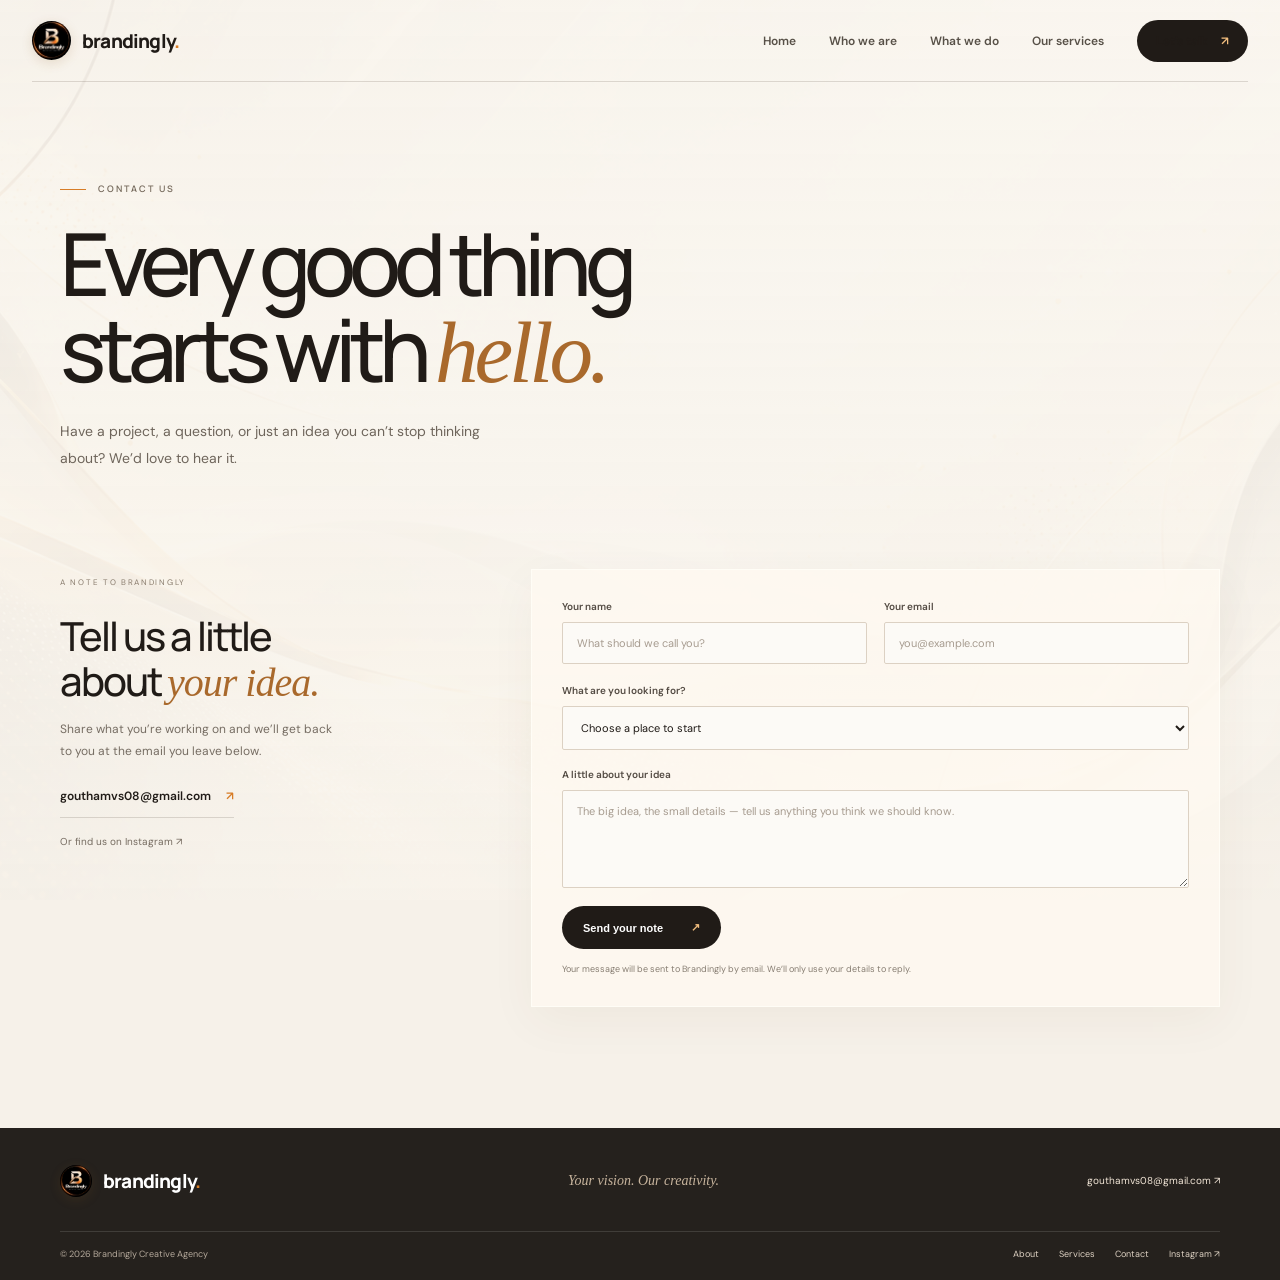
==== contact.html @ 18270b37 "first commit" ====
<!doctype html><html lang="en"><head><meta charset="utf-8"><meta name="viewport" content="width=device-width, initial-scale=1"><meta name="theme-color" content="#f6f1e9"><meta name="description" content="Start a conversation with Brandingly. Tell us what you are building."><title>Contact — Brandingly</title><link rel="icon" href="assets/brandingly-logo.png"><link rel="stylesheet" href="styles.css"></head><body><div class="ambient" aria-hidden="true"></div><header class="site-header"><a class="wordmark" href="index.html"><img src="assets/brandingly-logo.png" alt="Brandingly logo"><span>brandingly<span class="wordmark-dot">.</span></span></a><button class="menu-toggle" aria-label="Open navigation" aria-expanded="false"><span></span><span></span></button><nav class="main-nav"><a href="index.html">Home</a><a href="who-we-are.html">Who we are</a><a href="what-we-do.html">What we do</a><a href="services.html">Our services</a><a class="nav-cta active" href="contact.html">Let’s talk <span>↗</span></a></nav></header><main><section class="subhero contact-hero page-wrap"><p class="eyebrow reveal"><span class="eyebrow-line"></span> CONTACT US</p><h1 class="reveal">Every good thing<br>starts with <em>hello.</em></h1><p class="subhero-intro reveal">Have a project, a question, or just an idea you can’t stop thinking about? We’d love to hear it.</p></section><section class="section page-wrap contact-section"><div class="contact-details reveal"><span class="contact-label">A NOTE TO BRANDINGLY</span><h2>Tell us a little<br>about <em>your idea.</em></h2><p>Share what you’re working on and we’ll get back to you at the email you leave below.</p><a class="contact-email" href="mailto:gouthamvs08@gmail.com">gouthamvs08@gmail.com <span>↗</span></a><a class="contact-social" href="https://www.instagram.com/urs_brandingly/" target="_blank" rel="noreferrer">Or find us on Instagram ↗</a><div class="contact-orbit" aria-hidden="true">✳</div></div><form class="contact-form reveal" action="https://formsubmit.co/gouthamvs08@gmail.com" method="POST"><input type="hidden" name="_subject" value="New project enquiry — Brandingly"><input type="hidden" name="_template" value="table"><input type="text" name="_honey" class="honeypot" tabindex="-1" autocomplete="off"><div class="form-row"><label>Your name<input name="name" type="text" placeholder="What should we call you?" autocomplete="name" required></label><label>Your email<input name="email" type="email" placeholder="you@example.com" autocomplete="email" required></label></div><label>What are you looking for?<select name="service" required><option value="" disabled selected>Choose a place to start</option><option>Brand identity</option><option>Content creation</option><option>Social media</option><option>Growth strategy</option><option>Something else</option></select></label><label>A little about your idea<textarea name="message" rows="5" placeholder="The big idea, the small details — tell us anything you think we should know." required></textarea></label><button class="button button-dark form-submit" type="submit">Send your note <span>↗</span></button><p class="form-note">Your message will be sent to Brandingly by email. We’ll only use your details to reply.</p></form></section></main><footer class="site-footer"><div class="page-wrap footer-top"><a class="wordmark footer-wordmark" href="index.html"><img src="assets/brandingly-logo.png" alt=""><span>brandingly<span class="wordmark-dot">.</span></span></a><p>Your vision. Our creativity.</p><a href="mailto:gouthamvs08@gmail.com">gouthamvs08@gmail.com ↗</a></div><div class="page-wrap footer-bottom"><span>© <span data-year></span> Brandingly Creative Agency</span><div><a href="who-we-are.html">About</a><a href="services.html">Services</a><a href="contact.html">Contact</a><a href="https://www.instagram.com/urs_brandingly/" target="_blank" rel="noreferrer">Instagram ↗</a></div></div></footer><script src="script.js"></script></body></html>
---- styles.css ----
@import url('https://fonts.googleapis.com/css2?family=DM+Sans:wght@400;500;600;700&family=Manrope:wght@400;500;600;700;800&display=swap');
:root{--paper:#f6f1e9;--ink:#201b17;--muted:#746c63;--line:rgba(51,39,26,.15);--orange:#d77d27;--orange-light:#f1bd7e;--serif:Georgia,'Times New Roman',serif;--sans:'DM Sans',Arial,sans-serif;--display:'Manrope','DM Sans',Arial,sans-serif;--page:1160px}*{box-sizing:border-box}html{scroll-behavior:smooth;scroll-padding-top:92px}body{margin:0;color:var(--ink);font-family:var(--sans);background:var(--paper);overflow-x:hidden;isolation:isolate}body:before{content:'';position:fixed;inset:0;z-index:-2;background-image:url('assets/brandingly-background.png');background-size:cover;background-position:center;background-attachment:fixed;opacity:.21;pointer-events:none}.ambient{position:fixed;inset:0;z-index:-1;pointer-events:none;background:linear-gradient(180deg,rgba(250,247,241,.7),rgba(248,244,237,.85))}.page-wrap{width:min(var(--page),calc(100% - 96px));margin-inline:auto}.site-header{height:82px;width:min(1360px,calc(100% - 64px));margin:auto;display:flex;align-items:center;justify-content:space-between;border-bottom:1px solid var(--line);position:relative;z-index:5}.wordmark{display:flex;align-items:center;gap:11px;text-decoration:none;color:var(--ink);font:800 19px var(--display);letter-spacing:-.8px}.wordmark img{width:39px;height:39px;object-fit:cover;border-radius:50%;box-shadow:0 3px 12px #8c571d28}.wordmark-dot{color:var(--orange)}.main-nav{display:flex;align-items:center;gap:33px}.main-nav a{text-decoration:none;color:#575047;font-size:12px;font-weight:600;transition:color .2s}.main-nav a:hover,.main-nav a.active{color:var(--ink)}.main-nav .nav-cta{color:white;background:var(--ink);padding:13px 19px;border-radius:999px}.nav-cta span{margin-left:10px;color:var(--orange-light)}.menu-toggle{display:none}.hero{min-height:630px;padding-top:82px;padding-bottom:76px;display:grid;grid-template-columns:1fr 1fr;align-items:center;position:relative}.hero-copy{padding-bottom:24px}.eyebrow{font:600 9px var(--display);letter-spacing:2px;color:#766a5c}.eyebrow-line{display:inline-block;width:26px;height:1px;background:var(--orange);vertical-align:middle;margin-right:8px}.hero h1,.subhero h1{font:500 clamp(58px,7.6vw,98px)/.99 var(--display);letter-spacing:-7px;margin:27px 0 22px}.hero h1 em,.subhero h1 em,.intro-grid h2 em,.client-heading h2 em,.feature-copy h2 em,.closing-inner h2 em,.story-lead em,.manifesto em,.process-row h2 em,.projects-heading h2 em,.contact-details h2 em{font-family:var(--serif);font-weight:400;letter-spacing:-4px;color:#a9692c}.hero-intro{max-width:420px;color:#6d655c;font-size:15px;line-height:1.9}.hero-actions{display:flex;align-items:center;gap:26px;margin-top:31px}.button{display:inline-flex;align-items:center;justify-content:center;gap:28px;border-radius:999px;padding:15px 21px;text-decoration:none;font-size:11px;font-weight:600;transition:transform .25s,box-shadow .25s}.button:hover{transform:translateY(-3px);box-shadow:0 12px 26px #33271a24}.button-dark{background:var(--ink);color:#fff}.button-dark span{color:var(--orange-light)}.text-link{font-size:11px;text-decoration:none;color:var(--ink);font-weight:600;border-bottom:1px solid var(--line);padding-bottom:6px}.text-link span{color:var(--orange);margin-left:8px}.hero-art{height:440px;position:relative;display:grid;place-items:center;perspective:950px}.art-orbit{position:absolute;border:1px solid #d293513b;border-radius:50%;transform:rotateX(66deg) rotateZ(-13deg)}.orbit-one{width:490px;height:490px}.orbit-two{width:390px;height:390px;transform:rotateX(66deg) rotateZ(32deg)}.art-disc{position:relative;width:min(350px,76%);aspect-ratio:1;border-radius:50%;overflow:hidden;box-shadow:0 35px 65px #3c251f30,0 0 0 13px #fff9,0 0 0 14px #bd8a5560;transform:rotateY(-11deg) rotateX(4deg);animation:discFloat 6s ease-in-out infinite}.art-disc:after{content:'';position:absolute;inset:0;border-radius:inherit;box-shadow:inset -22px -14px 45px #28140d50,inset 8px 10px 26px #fff4;pointer-events:none}.art-disc img{width:100%;height:100%;object-fit:cover}.float-note{position:absolute;background:#fffdf9e8;box-shadow:0 14px 35px #3c251f1a;border:1px solid #fff;padding:12px 17px;border-radius:5px;font-size:10px;letter-spacing:.15px;transform:translateZ(50px)}.note-top{top:73px;right:4px}.note-top span{color:var(--orange);margin-right:6px}.note-bottom{bottom:70px;left:14px}.live-dot{width:7px;height:7px;background:#7b9a70;display:inline-block;border-radius:50%;margin-right:8px}.art-star{position:absolute;color:#ca8742}.star-one{left:33px;top:106px;font-size:25px}.star-two{right:28px;bottom:101px;font-size:15px}.hero-index{position:absolute;bottom:31px;left:0;display:flex;align-items:center;gap:13px;color:#746c63;font-size:9px;letter-spacing:1px}.hero-index span:first-child{color:var(--orange)}.index-rule{display:block;width:94px;height:1px;background:var(--line)}.ticker{overflow:hidden;background:var(--ink);color:#f6f0e8}.ticker-track{min-width:max-content;padding:17px 0;display:flex;align-items:center;justify-content:space-around;gap:39px;animation:ticker 32s linear infinite}.ticker-track span{font:600 10px var(--display);letter-spacing:2.5px}.ticker-track b{font-size:12px;color:var(--orange-light)}@keyframes ticker{to{transform:translateX(-20%)}}.section{padding-top:112px;padding-bottom:112px}.section-label{display:flex;justify-content:space-between;border-top:1px solid var(--line);padding-top:14px;color:#887c6e;font:600 8px var(--display);letter-spacing:1.7px}.intro-grid{display:grid;grid-template-columns:1fr .66fr;align-items:end;gap:100px;padding-top:56px}.intro-grid h2,.client-heading h2,.projects-heading h2{font:500 clamp(40px,5vw,65px)/1.08 var(--display);letter-spacing:-3.5px;margin:0}.intro-grid h2 em,.client-heading h2 em,.projects-heading h2 em{letter-spacing:-2px}.intro-text{position:relative;padding:0 0 6px;max-width:380px}.intro-text p,.client-heading p,.feature-side{color:#70675d;font-size:13px;line-height:1.9}.circle-link{display:grid;place-items:center;width:45px;height:45px;border:1px solid var(--line);border-radius:50%;text-decoration:none;color:var(--ink);font-size:17px;margin-top:22px;transition:background .2s,color .2s,transform .2s}.circle-link:hover{background:var(--ink);color:white;transform:rotate(45deg)}.value-cards{display:grid;grid-template-columns:repeat(3,1fr);gap:17px;margin-top:67px}.value-card{padding:26px 25px 24px;min-height:238px;background:#fffaf2b8;border:1px solid #fffdf6;box-shadow:0 15px 44px #5739130c;position:relative;transform:perspective(800px) rotateX(var(--tilt-x,0deg)) rotateY(var(--tilt-y,0deg));transition:transform .25s,box-shadow .25s}.value-card:hover,.service-card:hover,.client-card:hover{box-shadow:0 25px 55px #5739131c}.card-number,.service-id{font:600 8px var(--display);letter-spacing:1.4px;color:#8a7d6e}.value-icon{color:var(--orange);font-size:25px;margin-top:19px}.value-card h3{font:600 17px var(--display);letter-spacing:-.5px;margin:14px 0 8px}.value-card p{color:#786f64;font-size:11px;line-height:1.8;max-width:250px}.value-card>a{position:absolute;right:23px;bottom:21px;color:var(--orange);text-decoration:none}.feature-band{background:#e8d9c5a8;border-block:1px solid #c9a98442;padding:70px 0;overflow:hidden}.feature-inner{display:grid;grid-template-columns:190px 1fr 220px;align-items:center;gap:35px}.feature-stamp{width:155px;height:155px;border-radius:50%;border:1px solid #b6814d80;display:flex;flex-direction:column;justify-content:center;align-items:center;gap:5px;box-shadow:inset 0 0 0 8px #f6f1e970,0 15px 30px #8053271a;transform:rotate(-11deg)}.feature-stamp span{font:500 47px var(--serif);color:#a9692c}.feature-stamp small{font-size:7px;letter-spacing:2px}.feature-copy h2{font:500 clamp(35px,4vw,50px)/1.1 var(--display);letter-spacing:-2.6px;margin:13px 0 24px}.feature-copy h2 em{letter-spacing:-1px}.button-light{border:1px solid #9c7957;color:var(--ink)}.feature-side{font-size:11px}.clients-section{padding-bottom:120px}.client-row{display:grid;grid-template-columns:1fr 1fr 1fr;gap:15px;align-items:stretch;margin-top:55px}.client-heading{padding:21px 28px 10px 0}.client-heading h2{font-size:43px}.client-heading p{max-width:260px;font-size:12px}.client-card{min-height:250px;background:#282522;color:white;text-decoration:none;padding:22px;position:relative;display:flex;flex-direction:column;justify-content:space-between;overflow:hidden;transform:perspective(800px) rotateX(var(--tilt-x,0deg)) rotateY(var(--tilt-y,0deg));transition:transform .25s,box-shadow .25s}.client-card:before{content:'';position:absolute;width:200px;height:200px;border:1px solid #d88a4290;border-radius:50%;right:-70px;top:55px;box-shadow:0 0 0 12px #fff1,0 0 0 26px #fff1}.client-card-warm{background:#d4a171;color:#241d18}.client-kicker{font-size:8px;letter-spacing:1.5px;opacity:.7}.client-name{font:800 36px var(--display);letter-spacing:-2px;position:relative}.client-name span{font-size:12px;vertical-align:top}.client-name>span:last-child{color:var(--orange-light)}.client-desc{font-size:10px;line-height:1.8;opacity:.8}.client-arrow{position:absolute;bottom:22px;right:23px;color:var(--orange-light)}.client-card-warm .client-arrow{color:var(--ink)}.closing-cta{padding:112px 0;background:#eadac6a0;border-top:1px solid #c9a98442;overflow:hidden}.closing-inner{position:relative}.closing-inner h2{font:500 clamp(46px,6.4vw,76px)/.98 var(--display);letter-spacing:-5px;margin:20px 0 27px}.closing-inner h2 em{letter-spacing:-3px}.closing-inner .button{margin-top:2px}.closing-spark{position:absolute;right:14%;top:0;color:#c1803d;font-size:110px;opacity:.65;animation:spin 34s linear infinite}@keyframes spin{to{transform:rotate(360deg)}}.site-footer{background:#25211d;color:#f8f2e8;padding:31px 0 0}.footer-top{display:flex;align-items:center;justify-content:space-between;padding-bottom:28px}.footer-wordmark{color:white}.footer-wordmark img{width:32px;height:32px}.footer-top>p{font:italic 14px var(--serif);color:#c7b49d}.footer-top>a:last-child{font-size:10px;color:#f3e7d8;text-decoration:none}.footer-bottom{border-top:1px solid #ffffff20;padding:16px 0 20px;display:flex;align-items:center;justify-content:space-between;color:#b5a99b;font-size:9px}.footer-bottom div{display:flex;gap:20px}.footer-bottom a{color:#ddd1c2;text-decoration:none}.reveal{opacity:0;transform:perspective(900px) translateY(22px) rotateX(3deg);transform-origin:50% 0;transition:opacity .7s ease,transform .7s cubic-bezier(.2,.7,.2,1)}.reveal.is-visible{opacity:1;transform:perspective(900px) translateY(0) rotateX(0)}.value-card.reveal:nth-child(2),.service-card.reveal:nth-child(2),.belief.reveal:nth-child(2){transition-delay:.11s}.value-card.reveal:nth-child(3),.service-card.reveal:nth-child(3),.belief.reveal:nth-child(3){transition-delay:.2s}.page-wrap .reveal:nth-child(2){transition-delay:.08s}@keyframes discFloat{0%,100%{transform:translateY(0) rotateY(-11deg) rotateX(4deg)}50%{transform:translateY(-10px) rotateY(-6deg) rotateX(1deg)}}
/* Inner pages */
.subhero{min-height:520px;padding-top:91px;padding-bottom:86px;position:relative;overflow:hidden}.subhero h1{font-size:clamp(62px,8vw,99px);margin-top:25px}.subhero-intro{max-width:460px;color:#6e655b;font-size:14px;line-height:1.9}.subhero-mark{position:absolute;right:8%;top:112px;width:220px;height:220px;border-radius:50%;overflow:hidden;box-shadow:0 25px 60px #56391e26,0 0 0 10px #fff7,0 0 0 11px #be8b584a;transform:rotateY(-12deg) rotateX(5deg)}.subhero-mark img{width:100%;height:100%;object-fit:cover}.story-section{padding-top:30px}.story-grid{display:grid;grid-template-columns:1fr 1fr;gap:120px;padding:66px 0}.story-lead{font:500 clamp(34px,4.3vw,55px)/1.15 var(--display);letter-spacing:-2.8px;margin:0}.story-lead em{letter-spacing:-1px}.story-body p{font-size:13px;line-height:1.95;color:#6d655b;margin:0 0 17px}.story-body .text-link{display:inline-block;margin-top:9px}.manifesto{min-height:190px;background:#29231e;color:#f6eee2;display:flex;align-items:center;padding:31px 65px;gap:30px;position:relative;overflow:hidden}.manifesto:after{content:'';position:absolute;width:320px;height:320px;border:1px solid #d4874260;border-radius:50%;right:11%;top:-63px;box-shadow:0 0 0 12px #fff1,0 0 0 25px #fff1}.manifesto-mark{font:italic 85px var(--serif);color:#e3b680;z-index:1}.manifesto-mark span{color:#fff}.manifesto p{font:500 32px/1.12 var(--display);letter-spacing:-1.5px;z-index:1}.manifesto p em{color:#e3b680}.manifesto>span{font-size:8px;letter-spacing:1.5px;color:#c8b9a7;align-self:flex-end;margin-bottom:29px;z-index:1}.values-section{background:#eee4d7a8}.belief-grid{display:grid;grid-template-columns:repeat(3,1fr);gap:34px;margin-top:50px}.belief{border-top:1px solid #c6ad91;padding-top:17px}.belief>span{font-size:9px;color:#a16a35}.belief h3{font:600 17px var(--display);letter-spacing:-.5px;margin:25px 0 8px}.belief p{font-size:11px;line-height:1.8;color:#776d62;max-width:220px}.subhero-mark-type{border:1px solid #c3905d;background:#f3e7d6;width:190px;height:190px;display:flex;align-items:center;justify-content:center;flex-direction:column;text-align:center;font:500 74px var(--serif);color:#ad7137;box-shadow:inset 0 0 0 8px #fff8,0 22px 55px #553a1d1c}.subhero-mark-type span{font:600 10px var(--display);letter-spacing:2px;line-height:1.6}.subhero-mark-type>span{font:600 10px var(--display)}.subhero-mark-type>small{font:600 8px var(--display);letter-spacing:2px;color:#706356}.process-section{padding-top:28px}.process-list{margin-top:39px}.process-row{display:grid;grid-template-columns:70px 1fr 55px;gap:20px;align-items:center;padding:29px 0;border-bottom:1px solid var(--line)}.process-num{font:500 11px var(--display);color:#a36c37}.process-row h2{font:500 33px var(--display);letter-spacing:-1.6px;margin:0}.process-row h2 em{font-size:35px}.process-row p{max-width:560px;color:#71685e;font-size:12px;line-height:1.8;margin:9px 0 0}.process-glyph{justify-self:end;font-size:27px;color:#bb7b3e}.process-section+.feature-band{margin-top:0}.services-section{padding-top:30px}.services-grid{display:grid;grid-template-columns:repeat(2,1fr);gap:16px;margin-top:43px}.service-card{min-height:267px;padding:24px 27px;background:#fffaf2b8;border:1px solid #fffdf6;position:relative;transform:perspective(800px) rotateX(var(--tilt-x,0deg)) rotateY(var(--tilt-y,0deg));transition:transform .25s,box-shadow .25s}.service-icon{display:block;font-size:27px;color:var(--orange);margin-top:22px}.service-card h2{font:600 23px var(--display);letter-spacing:-1px;margin:13px 0 9px}.service-card p{max-width:410px;font-size:11px;line-height:1.8;color:#746a60;margin:0 0 15px}.service-card>a{font-size:10px;text-decoration:none;color:var(--ink);font-weight:600}.service-card>a span{color:var(--orange);margin-left:8px}.projects-section{padding:92px 0;background:#ece1d2a3;border-block:1px solid #c9a98442}.projects-heading{display:flex;align-items:end;justify-content:space-between;padding:39px 0 32px}.projects-heading h2{font-size:51px}.projects-heading p{max-width:275px;font-size:12px;line-height:1.8;color:#70675d}.project-feature{padding:27px 34px 29px;margin-top:17px;color:white;position:relative;overflow:hidden;min-height:300px;background:linear-gradient(120deg,#232627,#373b3a 70%,#554333)}.project-feature:before{content:'';position:absolute;width:300px;height:300px;border:1px solid #e79b4d8a;border-radius:50%;right:7%;top:26px;box-shadow:0 0 0 15px #fff1,0 0 0 32px #fff1;transform:scaleX(1.25)}.project-fitness{background:linear-gradient(120deg,#b97a4a,#ce9c6e 75%,#7b5842)}.project-fitness:before{border-color:#fff8}.project-top,.project-bottom{display:flex;align-items:start;justify-content:space-between;position:relative;z-index:1}.project-top span{font-size:8px;letter-spacing:1.5px;opacity:.75}.project-word{font:800 clamp(55px,9vw,103px)/1 var(--display);letter-spacing:-7px;margin:51px 0 38px;position:relative;z-index:1}.project-word>span{font-size:20px;vertical-align:top;letter-spacing:0}.project-bottom{align-items:end}.project-bottom>div{max-width:520px}.project-bottom h3{font:600 16px var(--display);margin:0 0 6px}.project-bottom p{font-size:10px;line-height:1.8;max-width:480px;margin:0;color:#eee3d5}.project-link{display:inline-flex;align-items:center;gap:19px;padding:12px 17px;border:1px solid #ffffff6b;border-radius:999px;color:white;text-decoration:none;white-space:nowrap;font-size:9px}.project-link:hover{background:#ffffff1c}.project-word-burn{letter-spacing:-5px}.project-word-burn span{font-family:var(--serif);font-style:italic;font-weight:400}.project-note{font-size:9px;line-height:1.7;color:#7e7264;margin-top:17px}.contact-hero{min-height:442px;padding-bottom:46px}.contact-hero h1{font-size:clamp(56px,7vw,87px)}.contact-section{padding-top:38px;padding-bottom:120px;display:grid;grid-template-columns:.72fr 1.28fr;gap:84px}.contact-details{position:relative;overflow:hidden}.contact-label{font-size:8px;letter-spacing:1.7px;color:#8a7d6e}.contact-details h2{font:500 40px/1.13 var(--display);letter-spacing:-2px;margin:23px 0 14px}.contact-details h2 em{letter-spacing:-1px}.contact-details>p{font-size:12px;line-height:1.8;color:#766d63;max-width:275px}.contact-email{display:inline-block;color:var(--ink);font-size:12px;font-weight:600;text-decoration:none;border-bottom:1px solid var(--line);padding:13px 0}.contact-email span{color:var(--orange);margin-left:12px}.contact-social{display:block;font-size:10px;color:#756b60;text-decoration:none;margin-top:17px}.contact-orbit{position:absolute;bottom:-54px;left:0;color:#bc7d3e;font-size:48px;opacity:.65}.contact-form{background:#fffaf2b8;border:1px solid #fffdf6;padding:30px;box-shadow:0 15px 45px #5739130c}.form-row{display:grid;grid-template-columns:1fr 1fr;gap:17px}.contact-form label{display:block;font-size:10px;font-weight:600;color:#534b43;margin-bottom:18px}.contact-form input,.contact-form textarea,.contact-form select{display:block;width:100%;margin-top:9px;border:1px solid #dcd1c3;background:#fcfaf6;padding:13px 14px;border-radius:2px;font:400 11px var(--sans);color:var(--ink);outline:none}.contact-form input:focus,.contact-form textarea:focus,.contact-form select:focus{border-color:#bf854d;box-shadow:0 0 0 3px #dba36824}.contact-form input::placeholder,.contact-form textarea::placeholder{color:#a79c90}.contact-form textarea{resize:vertical}.contact-form .form-submit{border:0;cursor:pointer}.form-note{font-size:9px;line-height:1.6;color:#877d72;margin:13px 0 0}.honeypot{position:absolute!important;left:-9999px!important;opacity:0}.form-row+label{margin-top:2px}
@media(max-width:850px){.page-wrap{width:calc(100% - 52px)}.site-header{width:calc(100% - 44px)}.main-nav{gap:18px}.main-nav a{font-size:11px}.hero{min-height:570px;padding-top:58px}.hero-art{transform:scale(.86)}.hero h1{font-size:75px}.intro-grid{gap:45px}.feature-inner{grid-template-columns:130px 1fr 160px;gap:24px}.feature-stamp{width:125px;height:125px}.feature-stamp span{font-size:38px}.client-row{grid-template-columns:1fr 1fr}.client-heading{grid-column:1/-1}.client-heading h2 br{display:none}.client-heading p{max-width:460px}.subhero-mark{right:3%;width:180px;height:180px}.subhero-mark-type{width:165px;height:165px}.story-grid{gap:60px}.contact-section{gap:45px}}@media(max-width:620px){html{scroll-padding-top:72px}.page-wrap{width:calc(100% - 38px)}.site-header{width:calc(100% - 34px);height:70px}.wordmark{font-size:17px}.wordmark img{width:34px;height:34px}.menu-toggle{display:flex;position:relative;z-index:7;width:42px;height:42px;border:1px solid var(--line);background:#fff9;border-radius:50%;align-items:center;justify-content:center;flex-direction:column;gap:5px}.menu-toggle span{width:15px;height:1px;background:var(--ink);transition:transform .2s}.menu-toggle[aria-expanded=true] span:first-child{transform:translateY(3px) rotate(45deg)}.menu-toggle[aria-expanded=true] span:last-child{transform:translateY(-3px) rotate(-45deg)}.main-nav{display:none;position:absolute;top:69px;left:-17px;right:-17px;background:#f7f2eaf5;padding:17px 20px 22px;border-bottom:1px solid var(--line);box-shadow:0 20px 30px #4d352016;align-items:stretch;gap:0;flex-direction:column}.main-nav.is-open{display:flex}.main-nav a{font-size:13px;padding:13px 8px;border-bottom:1px solid #4d352014}.main-nav .nav-cta{margin-top:12px;padding:14px 18px;text-align:center;border:0}.hero{display:flex;flex-direction:column;align-items:stretch;min-height:0;padding-top:56px;padding-bottom:59px}.hero-copy{padding-bottom:0}.eyebrow{font-size:8px;letter-spacing:1.6px}.hero h1,.subhero h1{font-size:clamp(58px,15vw,81px);letter-spacing:-5px;margin:24px 0 16px}.hero-intro{font-size:13px;max-width:420px}.hero-actions{gap:16px;margin-top:24px}.button{padding:14px 17px;gap:18px;font-size:10px}.text-link{font-size:10px}.hero-art{height:305px;transform:none;margin-top:13px}.orbit-one{width:315px;height:315px}.orbit-two{width:258px;height:258px}.art-disc{width:220px;box-shadow:0 20px 42px #3c251f30,0 0 0 9px #fff9,0 0 0 10px #bd8a5560}.note-top{top:30px;right:0;padding:10px 12px;font-size:9px}.note-bottom{bottom:31px;left:0;padding:10px 12px;font-size:8px}.star-one{left:3px;top:68px}.star-two{right:3px;bottom:79px}.hero-index{bottom:16px}.ticker-track{padding:14px 0;gap:24px}.ticker-track span{font-size:9px}.section{padding-top:74px;padding-bottom:77px}.section-label{font-size:7px;letter-spacing:1px}.intro-grid{grid-template-columns:1fr;gap:15px;padding-top:36px}.intro-grid h2,.client-heading h2,.projects-heading h2{font-size:45px;letter-spacing:-2.7px}.intro-text{max-width:100%}.intro-text p{font-size:12px}.circle-link{width:40px;height:40px;margin-top:12px}.value-cards{grid-template-columns:1fr;gap:12px;margin-top:34px}.value-card{min-height:195px;padding:21px}.value-icon{margin-top:12px}.value-card h3{font-size:16px}.value-card p{font-size:11px}.feature-band{padding:48px 0}.feature-inner{grid-template-columns:75px 1fr;gap:16px}.feature-stamp{width:73px;height:73px;box-shadow:inset 0 0 0 5px #f6f1e970,0 10px 20px #8053271a}.feature-stamp span{font-size:25px}.feature-stamp small{font-size:5px;letter-spacing:1px}.feature-copy h2{font-size:34px;letter-spacing:-1.8px}.feature-side{grid-column:2;font-size:10px;margin-top:-8px}.button-light{padding:12px 15px}.clients-section{padding-bottom:78px}.client-row{grid-template-columns:1fr 1fr;gap:10px;margin-top:28px}.client-heading{grid-column:1/-1;padding:0}.client-heading h2{font-size:39px}.client-card{min-height:205px;padding:16px}.client-card:before{width:130px;height:130px;right:-58px;top:55px}.client-name{font-size:27px;letter-spacing:-1px}.client-desc{font-size:8px}.client-kicker{font-size:6px;letter-spacing:1px}.closing-cta{padding:75px 0}.closing-inner h2{font-size:55px;letter-spacing:-3.6px}.closing-inner h2 em{letter-spacing:-2px}.closing-spark{font-size:69px;right:5%;top:23px}.footer-top{display:grid;grid-template-columns:1fr auto;gap:9px;padding-bottom:20px}.footer-top>p{grid-column:1;grid-row:2;margin:0;font-size:12px}.footer-top>a:last-child{grid-column:2;grid-row:1/3;font-size:9px}.footer-bottom{align-items:flex-start;gap:13px;flex-direction:column;font-size:8px}.footer-bottom div{gap:15px;flex-wrap:wrap}.subhero{min-height:0;padding-top:61px;padding-bottom:61px}.subhero h1{font-size:clamp(58px,14vw,78px)}.subhero-intro{max-width:calc(100% - 10px);font-size:12px}.subhero-mark{position:relative;top:auto;right:auto;width:118px;height:118px;margin:38px 5px 0 auto;box-shadow:0 15px 35px #56391e26,0 0 0 7px #fff7,0 0 0 8px #be8b584a}.subhero-mark-type{width:113px;height:113px;font-size:49px;box-shadow:inset 0 0 0 5px #fff8,0 15px 35px #553a1d1c}.subhero-mark-type span{font-size:7px}.subhero-mark-type>small{font-size:6px}.story-section{padding-top:24px}.story-grid{grid-template-columns:1fr;gap:24px;padding:37px 0}.story-lead{font-size:37px;letter-spacing:-1.8px}.story-body p{font-size:12px}.manifesto{min-height:145px;padding:22px;gap:15px}.manifesto-mark{font-size:59px}.manifesto p{font-size:24px;letter-spacing:-1px}.manifesto>span{font-size:6px;letter-spacing:1px;margin-bottom:22px;max-width:63px}.manifesto:after{right:-22%;width:220px;height:220px;top:-35px}.belief-grid{grid-template-columns:1fr;gap:20px;margin-top:31px}.belief h3{margin:14px 0 6px}.belief p{max-width:100%;margin-bottom:0}.values-section{padding-top:66px;padding-bottom:68px}.process-section,.services-section{padding-top:24px}.process-list{margin-top:24px}.process-row{grid-template-columns:34px 1fr 25px;gap:10px;padding:22px 0}.process-row h2{font-size:25px;letter-spacing:-1px}.process-row h2 em{font-size:26px}.process-row p{font-size:10px;line-height:1.7}.process-glyph{font-size:21px}.process-num{font-size:9px}.services-grid{grid-template-columns:1fr;gap:11px;margin-top:27px}.service-card{min-height:233px;padding:21px}.service-card h2{font-size:21px}.service-card p{font-size:10px}.projects-section{padding:66px 0}.projects-heading{display:block;padding:28px 0 17px}.projects-heading h2{font-size:43px}.projects-heading p{max-width:100%;font-size:11px}.project-feature{padding:19px 18px 20px;min-height:310px}.project-top span{font-size:6px;letter-spacing:1px}.project-word{font-size:58px;letter-spacing:-4px;margin:63px 0 51px}.project-fitness .project-word{font-size:61px}.project-bottom{display:block}.project-bottom h3{font-size:14px}.project-bottom p{font-size:9px}.project-link{margin-top:15px;padding:10px 13px;font-size:8px}.project-feature:before{width:190px;height:190px;right:-6%;top:63px}.project-note{font-size:8px}.contact-hero{min-height:0;padding-bottom:25px}.contact-hero h1{font-size:clamp(48px,12.5vw,69px);letter-spacing:-4px}.contact-section{grid-template-columns:1fr;gap:35px;padding-top:22px;padding-bottom:78px}.contact-details h2{font-size:36px;margin-top:17px}.contact-details>p{font-size:11px}.contact-orbit{bottom:-25px;left:auto;right:12px}.contact-form{padding:20px 17px}.form-row{grid-template-columns:1fr;gap:0}.contact-form label{font-size:9px;margin-bottom:15px}.contact-form input,.contact-form textarea,.contact-form select{font-size:11px;padding:12px}.form-note{font-size:8px}}@media(prefers-reduced-motion:reduce){*,*:before,*:after{scroll-behavior:auto!important;animation-duration:.01ms!important;animation-iteration-count:1!important;transition-duration:.01ms!important}.reveal{opacity:1;transform:none}}
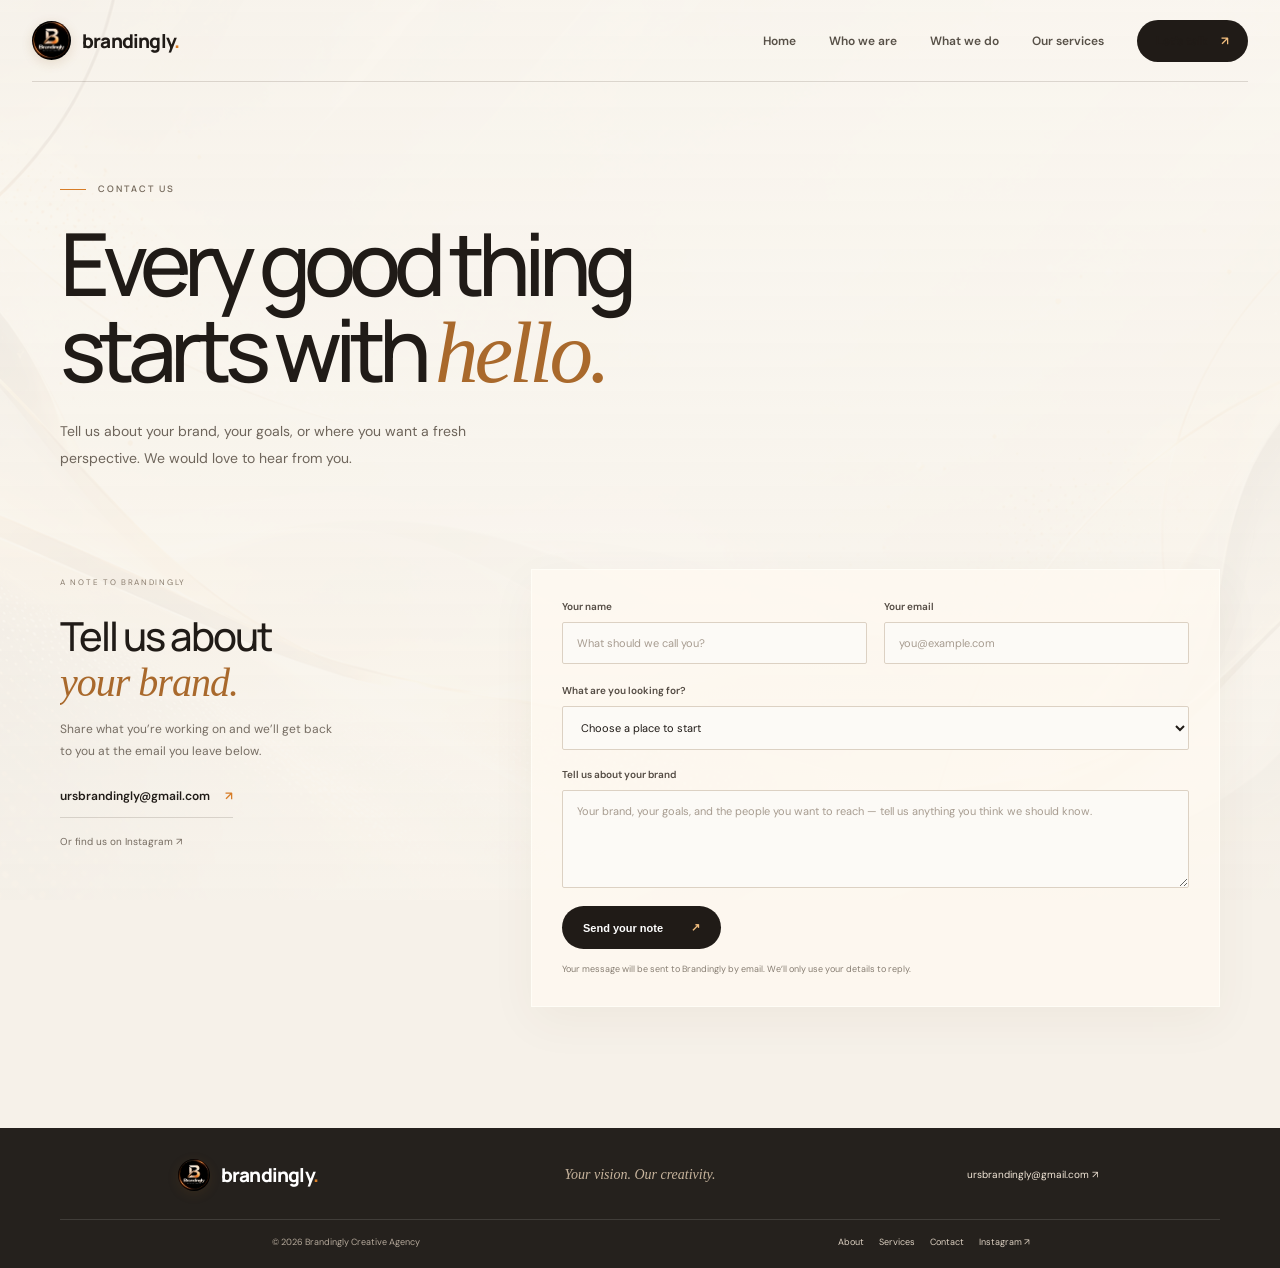
==== commit fa4be061: "changes new 2" ====
--- a/contact.html
+++ b/contact.html
@@ -1 +1 @@
-<!doctype html><html lang="en"><head><meta charset="utf-8"><meta name="viewport" content="width=device-width, initial-scale=1"><meta name="theme-color" content="#f6f1e9"><meta name="description" content="Start a conversation with Brandingly. Tell us what you are building."><title>Contact — Brandingly</title><link rel="icon" href="assets/brandingly-logo.png"><link rel="stylesheet" href="styles.css"></head><body><div class="ambient" aria-hidden="true"></div><header class="site-header"><a class="wordmark" href="index.html"><img src="assets/brandingly-logo.png" alt="Brandingly logo"><span>brandingly<span class="wordmark-dot">.</span></span></a><button class="menu-toggle" aria-label="Open navigation" aria-expanded="false"><span></span><span></span></button><nav class="main-nav"><a href="index.html">Home</a><a href="who-we-are.html">Who we are</a><a href="what-we-do.html">What we do</a><a href="services.html">Our services</a><a class="nav-cta active" href="contact.html">Let’s talk <span>↗</span></a></nav></header><main><section class="subhero contact-hero page-wrap"><p class="eyebrow reveal"><span class="eyebrow-line"></span> CONTACT US</p><h1 class="reveal">Every good thing<br>starts with <em>hello.</em></h1><p class="subhero-intro reveal">Have a project, a question, or just an idea you can’t stop thinking about? We’d love to hear it.</p></section><section class="section page-wrap contact-section"><div class="contact-details reveal"><span class="contact-label">A NOTE TO BRANDINGLY</span><h2>Tell us a little<br>about <em>your idea.</em></h2><p>Share what you’re working on and we’ll get back to you at the email you leave below.</p><a class="contact-email" href="mailto:gouthamvs08@gmail.com">gouthamvs08@gmail.com <span>↗</span></a><a class="contact-social" href="https://www.instagram.com/urs_brandingly/" target="_blank" rel="noreferrer">Or find us on Instagram ↗</a><div class="contact-orbit" aria-hidden="true">✳</div></div><form class="contact-form reveal" action="https://formsubmit.co/gouthamvs08@gmail.com" method="POST"><input type="hidden" name="_subject" value="New project enquiry — Brandingly"><input type="hidden" name="_template" value="table"><input type="text" name="_honey" class="honeypot" tabindex="-1" autocomplete="off"><div class="form-row"><label>Your name<input name="name" type="text" placeholder="What should we call you?" autocomplete="name" required></label><label>Your email<input name="email" type="email" placeholder="you@example.com" autocomplete="email" required></label></div><label>What are you looking for?<select name="service" required><option value="" disabled selected>Choose a place to start</option><option>Brand identity</option><option>Content creation</option><option>Social media</option><option>Growth strategy</option><option>Something else</option></select></label><label>A little about your idea<textarea name="message" rows="5" placeholder="The big idea, the small details — tell us anything you think we should know." required></textarea></label><button class="button button-dark form-submit" type="submit">Send your note <span>↗</span></button><p class="form-note">Your message will be sent to Brandingly by email. We’ll only use your details to reply.</p></form></section></main><footer class="site-footer"><div class="page-wrap footer-top"><a class="wordmark footer-wordmark" href="index.html"><img src="assets/brandingly-logo.png" alt=""><span>brandingly<span class="wordmark-dot">.</span></span></a><p>Your vision. Our creativity.</p><a href="mailto:gouthamvs08@gmail.com">gouthamvs08@gmail.com ↗</a></div><div class="page-wrap footer-bottom"><span>© <span data-year></span> Brandingly Creative Agency</span><div><a href="who-we-are.html">About</a><a href="services.html">Services</a><a href="contact.html">Contact</a><a href="https://www.instagram.com/urs_brandingly/" target="_blank" rel="noreferrer">Instagram ↗</a></div></div></footer><script src="script.js"></script></body></html>
+<!doctype html><html lang="en"><head><meta charset="utf-8"><meta name="viewport" content="width=device-width, initial-scale=1"><meta name="theme-color" content="#f6f1e9"><meta name="description" content="Start a conversation with Brandingly. Tell us what you are building."><title>Contact — Brandingly</title><link rel="icon" href="assets/brandingly-logo.png"><link rel="stylesheet" href="styles.css"></head><body><div class="ambient" aria-hidden="true"></div><header class="site-header"><a class="wordmark" href="index.html"><img src="assets/brandingly-logo.png" alt="Brandingly logo"><span>brandingly<span class="wordmark-dot">.</span></span></a><button class="menu-toggle" aria-label="Open navigation" aria-expanded="false"><span></span><span></span></button><nav class="main-nav"><a href="index.html">Home</a><a href="who-we-are.html">Who we are</a><a href="what-we-do.html">What we do</a><a href="services.html">Our services</a><a class="nav-cta active" href="contact.html">Let’s talk <span>↗</span></a></nav></header><main><section class="subhero contact-hero page-wrap"><p class="eyebrow reveal"><span class="eyebrow-line"></span> CONTACT US</p><h1 class="reveal">Every good thing<br>starts with <em>hello.</em></h1><p class="subhero-intro reveal">Tell us about your brand, your goals, or where you want a fresh perspective. We would love to hear from you.</p></section><section class="section page-wrap contact-section"><div class="contact-details reveal"><span class="contact-label">A NOTE TO BRANDINGLY</span><h2>Tell us about<br><em>your brand.</em></h2><p>Share what you’re working on and we’ll get back to you at the email you leave below.</p><a class="contact-email" href="mailto:ursbrandingly@gmail.com">ursbrandingly@gmail.com <span>↗</span></a><a class="contact-social" href="https://www.instagram.com/urs_brandingly/" target="_blank" rel="noreferrer">Or find us on Instagram ↗</a><div class="contact-orbit" aria-hidden="true">✳</div></div><form class="contact-form reveal" action="https://formsubmit.co/ursbrandingly@gmail.com" method="POST"><input type="hidden" name="_subject" value="New project enquiry — Brandingly"><input type="hidden" name="_template" value="table"><input type="text" name="_honey" class="honeypot" tabindex="-1" autocomplete="off"><div class="form-row"><label>Your name<input name="name" type="text" placeholder="What should we call you?" autocomplete="name" required></label><label>Your email<input name="email" type="email" placeholder="you@example.com" autocomplete="email" required></label></div><label>What are you looking for?<select name="service" required><option value="" disabled selected>Choose a place to start</option><option>Brand identity</option><option>Content creation</option><option>Social media</option><option>Growth strategy</option><option>Something else</option></select></label><label>Tell us about your brand<textarea name="message" rows="5" placeholder="Your brand, your goals, and the people you want to reach — tell us anything you think we should know." required></textarea></label><button class="button button-dark form-submit" type="submit">Send your note <span>↗</span></button><p class="form-note">Your message will be sent to Brandingly by email. We’ll only use your details to reply.</p></form></section></main><footer class="site-footer"><div class="page-wrap footer-top"><a class="wordmark footer-wordmark" href="index.html"><img src="assets/brandingly-logo.png" alt=""><span>brandingly<span class="wordmark-dot">.</span></span></a><p>Your vision. Our creativity.</p><a href="mailto:ursbrandingly@gmail.com">ursbrandingly@gmail.com ↗</a></div><div class="page-wrap footer-bottom"><span>© <span data-year></span> Brandingly Creative Agency</span><div><a href="who-we-are.html">About</a><a href="services.html">Services</a><a href="contact.html">Contact</a><a href="https://www.instagram.com/urs_brandingly/" target="_blank" rel="noreferrer">Instagram ↗</a></div></div></footer><script src="script.js"></script></body></html>
--- a/styles.css
+++ b/styles.css
@@ -3,3 +3,91 @@
 /* Inner pages */
 .subhero{min-height:520px;padding-top:91px;padding-bottom:86px;position:relative;overflow:hidden}.subhero h1{font-size:clamp(62px,8vw,99px);margin-top:25px}.subhero-intro{max-width:460px;color:#6e655b;font-size:14px;line-height:1.9}.subhero-mark{position:absolute;right:8%;top:112px;width:220px;height:220px;border-radius:50%;overflow:hidden;box-shadow:0 25px 60px #56391e26,0 0 0 10px #fff7,0 0 0 11px #be8b584a;transform:rotateY(-12deg) rotateX(5deg)}.subhero-mark img{width:100%;height:100%;object-fit:cover}.story-section{padding-top:30px}.story-grid{display:grid;grid-template-columns:1fr 1fr;gap:120px;padding:66px 0}.story-lead{font:500 clamp(34px,4.3vw,55px)/1.15 var(--display);letter-spacing:-2.8px;margin:0}.story-lead em{letter-spacing:-1px}.story-body p{font-size:13px;line-height:1.95;color:#6d655b;margin:0 0 17px}.story-body .text-link{display:inline-block;margin-top:9px}.manifesto{min-height:190px;background:#29231e;color:#f6eee2;display:flex;align-items:center;padding:31px 65px;gap:30px;position:relative;overflow:hidden}.manifesto:after{content:'';position:absolute;width:320px;height:320px;border:1px solid #d4874260;border-radius:50%;right:11%;top:-63px;box-shadow:0 0 0 12px #fff1,0 0 0 25px #fff1}.manifesto-mark{font:italic 85px var(--serif);color:#e3b680;z-index:1}.manifesto-mark span{color:#fff}.manifesto p{font:500 32px/1.12 var(--display);letter-spacing:-1.5px;z-index:1}.manifesto p em{color:#e3b680}.manifesto>span{font-size:8px;letter-spacing:1.5px;color:#c8b9a7;align-self:flex-end;margin-bottom:29px;z-index:1}.values-section{background:#eee4d7a8}.belief-grid{display:grid;grid-template-columns:repeat(3,1fr);gap:34px;margin-top:50px}.belief{border-top:1px solid #c6ad91;padding-top:17px}.belief>span{font-size:9px;color:#a16a35}.belief h3{font:600 17px var(--display);letter-spacing:-.5px;margin:25px 0 8px}.belief p{font-size:11px;line-height:1.8;color:#776d62;max-width:220px}.subhero-mark-type{border:1px solid #c3905d;background:#f3e7d6;width:190px;height:190px;display:flex;align-items:center;justify-content:center;flex-direction:column;text-align:center;font:500 74px var(--serif);color:#ad7137;box-shadow:inset 0 0 0 8px #fff8,0 22px 55px #553a1d1c}.subhero-mark-type span{font:600 10px var(--display);letter-spacing:2px;line-height:1.6}.subhero-mark-type>span{font:600 10px var(--display)}.subhero-mark-type>small{font:600 8px var(--display);letter-spacing:2px;color:#706356}.process-section{padding-top:28px}.process-list{margin-top:39px}.process-row{display:grid;grid-template-columns:70px 1fr 55px;gap:20px;align-items:center;padding:29px 0;border-bottom:1px solid var(--line)}.process-num{font:500 11px var(--display);color:#a36c37}.process-row h2{font:500 33px var(--display);letter-spacing:-1.6px;margin:0}.process-row h2 em{font-size:35px}.process-row p{max-width:560px;color:#71685e;font-size:12px;line-height:1.8;margin:9px 0 0}.process-glyph{justify-self:end;font-size:27px;color:#bb7b3e}.process-section+.feature-band{margin-top:0}.services-section{padding-top:30px}.services-grid{display:grid;grid-template-columns:repeat(2,1fr);gap:16px;margin-top:43px}.service-card{min-height:267px;padding:24px 27px;background:#fffaf2b8;border:1px solid #fffdf6;position:relative;transform:perspective(800px) rotateX(var(--tilt-x,0deg)) rotateY(var(--tilt-y,0deg));transition:transform .25s,box-shadow .25s}.service-icon{display:block;font-size:27px;color:var(--orange);margin-top:22px}.service-card h2{font:600 23px var(--display);letter-spacing:-1px;margin:13px 0 9px}.service-card p{max-width:410px;font-size:11px;line-height:1.8;color:#746a60;margin:0 0 15px}.service-card>a{font-size:10px;text-decoration:none;color:var(--ink);font-weight:600}.service-card>a span{color:var(--orange);margin-left:8px}.projects-section{padding:92px 0;background:#ece1d2a3;border-block:1px solid #c9a98442}.projects-heading{display:flex;align-items:end;justify-content:space-between;padding:39px 0 32px}.projects-heading h2{font-size:51px}.projects-heading p{max-width:275px;font-size:12px;line-height:1.8;color:#70675d}.project-feature{padding:27px 34px 29px;margin-top:17px;color:white;position:relative;overflow:hidden;min-height:300px;background:linear-gradient(120deg,#232627,#373b3a 70%,#554333)}.project-feature:before{content:'';position:absolute;width:300px;height:300px;border:1px solid #e79b4d8a;border-radius:50%;right:7%;top:26px;box-shadow:0 0 0 15px #fff1,0 0 0 32px #fff1;transform:scaleX(1.25)}.project-fitness{background:linear-gradient(120deg,#b97a4a,#ce9c6e 75%,#7b5842)}.project-fitness:before{border-color:#fff8}.project-top,.project-bottom{display:flex;align-items:start;justify-content:space-between;position:relative;z-index:1}.project-top span{font-size:8px;letter-spacing:1.5px;opacity:.75}.project-word{font:800 clamp(55px,9vw,103px)/1 var(--display);letter-spacing:-7px;margin:51px 0 38px;position:relative;z-index:1}.project-word>span{font-size:20px;vertical-align:top;letter-spacing:0}.project-bottom{align-items:end}.project-bottom>div{max-width:520px}.project-bottom h3{font:600 16px var(--display);margin:0 0 6px}.project-bottom p{font-size:10px;line-height:1.8;max-width:480px;margin:0;color:#eee3d5}.project-link{display:inline-flex;align-items:center;gap:19px;padding:12px 17px;border:1px solid #ffffff6b;border-radius:999px;color:white;text-decoration:none;white-space:nowrap;font-size:9px}.project-link:hover{background:#ffffff1c}.project-word-burn{letter-spacing:-5px}.project-word-burn span{font-family:var(--serif);font-style:italic;font-weight:400}.project-note{font-size:9px;line-height:1.7;color:#7e7264;margin-top:17px}.contact-hero{min-height:442px;padding-bottom:46px}.contact-hero h1{font-size:clamp(56px,7vw,87px)}.contact-section{padding-top:38px;padding-bottom:120px;display:grid;grid-template-columns:.72fr 1.28fr;gap:84px}.contact-details{position:relative;overflow:hidden}.contact-label{font-size:8px;letter-spacing:1.7px;color:#8a7d6e}.contact-details h2{font:500 40px/1.13 var(--display);letter-spacing:-2px;margin:23px 0 14px}.contact-details h2 em{letter-spacing:-1px}.contact-details>p{font-size:12px;line-height:1.8;color:#766d63;max-width:275px}.contact-email{display:inline-block;color:var(--ink);font-size:12px;font-weight:600;text-decoration:none;border-bottom:1px solid var(--line);padding:13px 0}.contact-email span{color:var(--orange);margin-left:12px}.contact-social{display:block;font-size:10px;color:#756b60;text-decoration:none;margin-top:17px}.contact-orbit{position:absolute;bottom:-54px;left:0;color:#bc7d3e;font-size:48px;opacity:.65}.contact-form{background:#fffaf2b8;border:1px solid #fffdf6;padding:30px;box-shadow:0 15px 45px #5739130c}.form-row{display:grid;grid-template-columns:1fr 1fr;gap:17px}.contact-form label{display:block;font-size:10px;font-weight:600;color:#534b43;margin-bottom:18px}.contact-form input,.contact-form textarea,.contact-form select{display:block;width:100%;margin-top:9px;border:1px solid #dcd1c3;background:#fcfaf6;padding:13px 14px;border-radius:2px;font:400 11px var(--sans);color:var(--ink);outline:none}.contact-form input:focus,.contact-form textarea:focus,.contact-form select:focus{border-color:#bf854d;box-shadow:0 0 0 3px #dba36824}.contact-form input::placeholder,.contact-form textarea::placeholder{color:#a79c90}.contact-form textarea{resize:vertical}.contact-form .form-submit{border:0;cursor:pointer}.form-note{font-size:9px;line-height:1.6;color:#877d72;margin:13px 0 0}.honeypot{position:absolute!important;left:-9999px!important;opacity:0}.form-row+label{margin-top:2px}
 @media(max-width:850px){.page-wrap{width:calc(100% - 52px)}.site-header{width:calc(100% - 44px)}.main-nav{gap:18px}.main-nav a{font-size:11px}.hero{min-height:570px;padding-top:58px}.hero-art{transform:scale(.86)}.hero h1{font-size:75px}.intro-grid{gap:45px}.feature-inner{grid-template-columns:130px 1fr 160px;gap:24px}.feature-stamp{width:125px;height:125px}.feature-stamp span{font-size:38px}.client-row{grid-template-columns:1fr 1fr}.client-heading{grid-column:1/-1}.client-heading h2 br{display:none}.client-heading p{max-width:460px}.subhero-mark{right:3%;width:180px;height:180px}.subhero-mark-type{width:165px;height:165px}.story-grid{gap:60px}.contact-section{gap:45px}}@media(max-width:620px){html{scroll-padding-top:72px}.page-wrap{width:calc(100% - 38px)}.site-header{width:calc(100% - 34px);height:70px}.wordmark{font-size:17px}.wordmark img{width:34px;height:34px}.menu-toggle{display:flex;position:relative;z-index:7;width:42px;height:42px;border:1px solid var(--line);background:#fff9;border-radius:50%;align-items:center;justify-content:center;flex-direction:column;gap:5px}.menu-toggle span{width:15px;height:1px;background:var(--ink);transition:transform .2s}.menu-toggle[aria-expanded=true] span:first-child{transform:translateY(3px) rotate(45deg)}.menu-toggle[aria-expanded=true] span:last-child{transform:translateY(-3px) rotate(-45deg)}.main-nav{display:none;position:absolute;top:69px;left:-17px;right:-17px;background:#f7f2eaf5;padding:17px 20px 22px;border-bottom:1px solid var(--line);box-shadow:0 20px 30px #4d352016;align-items:stretch;gap:0;flex-direction:column}.main-nav.is-open{display:flex}.main-nav a{font-size:13px;padding:13px 8px;border-bottom:1px solid #4d352014}.main-nav .nav-cta{margin-top:12px;padding:14px 18px;text-align:center;border:0}.hero{display:flex;flex-direction:column;align-items:stretch;min-height:0;padding-top:56px;padding-bottom:59px}.hero-copy{padding-bottom:0}.eyebrow{font-size:8px;letter-spacing:1.6px}.hero h1,.subhero h1{font-size:clamp(58px,15vw,81px);letter-spacing:-5px;margin:24px 0 16px}.hero-intro{font-size:13px;max-width:420px}.hero-actions{gap:16px;margin-top:24px}.button{padding:14px 17px;gap:18px;font-size:10px}.text-link{font-size:10px}.hero-art{height:305px;transform:none;margin-top:13px}.orbit-one{width:315px;height:315px}.orbit-two{width:258px;height:258px}.art-disc{width:220px;box-shadow:0 20px 42px #3c251f30,0 0 0 9px #fff9,0 0 0 10px #bd8a5560}.note-top{top:30px;right:0;padding:10px 12px;font-size:9px}.note-bottom{bottom:31px;left:0;padding:10px 12px;font-size:8px}.star-one{left:3px;top:68px}.star-two{right:3px;bottom:79px}.hero-index{bottom:16px}.ticker-track{padding:14px 0;gap:24px}.ticker-track span{font-size:9px}.section{padding-top:74px;padding-bottom:77px}.section-label{font-size:7px;letter-spacing:1px}.intro-grid{grid-template-columns:1fr;gap:15px;padding-top:36px}.intro-grid h2,.client-heading h2,.projects-heading h2{font-size:45px;letter-spacing:-2.7px}.intro-text{max-width:100%}.intro-text p{font-size:12px}.circle-link{width:40px;height:40px;margin-top:12px}.value-cards{grid-template-columns:1fr;gap:12px;margin-top:34px}.value-card{min-height:195px;padding:21px}.value-icon{margin-top:12px}.value-card h3{font-size:16px}.value-card p{font-size:11px}.feature-band{padding:48px 0}.feature-inner{grid-template-columns:75px 1fr;gap:16px}.feature-stamp{width:73px;height:73px;box-shadow:inset 0 0 0 5px #f6f1e970,0 10px 20px #8053271a}.feature-stamp span{font-size:25px}.feature-stamp small{font-size:5px;letter-spacing:1px}.feature-copy h2{font-size:34px;letter-spacing:-1.8px}.feature-side{grid-column:2;font-size:10px;margin-top:-8px}.button-light{padding:12px 15px}.clients-section{padding-bottom:78px}.client-row{grid-template-columns:1fr 1fr;gap:10px;margin-top:28px}.client-heading{grid-column:1/-1;padding:0}.client-heading h2{font-size:39px}.client-card{min-height:205px;padding:16px}.client-card:before{width:130px;height:130px;right:-58px;top:55px}.client-name{font-size:27px;letter-spacing:-1px}.client-desc{font-size:8px}.client-kicker{font-size:6px;letter-spacing:1px}.closing-cta{padding:75px 0}.closing-inner h2{font-size:55px;letter-spacing:-3.6px}.closing-inner h2 em{letter-spacing:-2px}.closing-spark{font-size:69px;right:5%;top:23px}.footer-top{display:grid;grid-template-columns:1fr auto;gap:9px;padding-bottom:20px}.footer-top>p{grid-column:1;grid-row:2;margin:0;font-size:12px}.footer-top>a:last-child{grid-column:2;grid-row:1/3;font-size:9px}.footer-bottom{align-items:flex-start;gap:13px;flex-direction:column;font-size:8px}.footer-bottom div{gap:15px;flex-wrap:wrap}.subhero{min-height:0;padding-top:61px;padding-bottom:61px}.subhero h1{font-size:clamp(58px,14vw,78px)}.subhero-intro{max-width:calc(100% - 10px);font-size:12px}.subhero-mark{position:relative;top:auto;right:auto;width:118px;height:118px;margin:38px 5px 0 auto;box-shadow:0 15px 35px #56391e26,0 0 0 7px #fff7,0 0 0 8px #be8b584a}.subhero-mark-type{width:113px;height:113px;font-size:49px;box-shadow:inset 0 0 0 5px #fff8,0 15px 35px #553a1d1c}.subhero-mark-type span{font-size:7px}.subhero-mark-type>small{font-size:6px}.story-section{padding-top:24px}.story-grid{grid-template-columns:1fr;gap:24px;padding:37px 0}.story-lead{font-size:37px;letter-spacing:-1.8px}.story-body p{font-size:12px}.manifesto{min-height:145px;padding:22px;gap:15px}.manifesto-mark{font-size:59px}.manifesto p{font-size:24px;letter-spacing:-1px}.manifesto>span{font-size:6px;letter-spacing:1px;margin-bottom:22px;max-width:63px}.manifesto:after{right:-22%;width:220px;height:220px;top:-35px}.belief-grid{grid-template-columns:1fr;gap:20px;margin-top:31px}.belief h3{margin:14px 0 6px}.belief p{max-width:100%;margin-bottom:0}.values-section{padding-top:66px;padding-bottom:68px}.process-section,.services-section{padding-top:24px}.process-list{margin-top:24px}.process-row{grid-template-columns:34px 1fr 25px;gap:10px;padding:22px 0}.process-row h2{font-size:25px;letter-spacing:-1px}.process-row h2 em{font-size:26px}.process-row p{font-size:10px;line-height:1.7}.process-glyph{font-size:21px}.process-num{font-size:9px}.services-grid{grid-template-columns:1fr;gap:11px;margin-top:27px}.service-card{min-height:233px;padding:21px}.service-card h2{font-size:21px}.service-card p{font-size:10px}.projects-section{padding:66px 0}.projects-heading{display:block;padding:28px 0 17px}.projects-heading h2{font-size:43px}.projects-heading p{max-width:100%;font-size:11px}.project-feature{padding:19px 18px 20px;min-height:310px}.project-top span{font-size:6px;letter-spacing:1px}.project-word{font-size:58px;letter-spacing:-4px;margin:63px 0 51px}.project-fitness .project-word{font-size:61px}.project-bottom{display:block}.project-bottom h3{font-size:14px}.project-bottom p{font-size:9px}.project-link{margin-top:15px;padding:10px 13px;font-size:8px}.project-feature:before{width:190px;height:190px;right:-6%;top:63px}.project-note{font-size:8px}.contact-hero{min-height:0;padding-bottom:25px}.contact-hero h1{font-size:clamp(48px,12.5vw,69px);letter-spacing:-4px}.contact-section{grid-template-columns:1fr;gap:35px;padding-top:22px;padding-bottom:78px}.contact-details h2{font-size:36px;margin-top:17px}.contact-details>p{font-size:11px}.contact-orbit{bottom:-25px;left:auto;right:12px}.contact-form{padding:20px 17px}.form-row{grid-template-columns:1fr;gap:0}.contact-form label{font-size:9px;margin-bottom:15px}.contact-form input,.contact-form textarea,.contact-form select{font-size:11px;padding:12px}.form-note{font-size:8px}}@media(prefers-reduced-motion:reduce){*,*:before,*:after{scroll-behavior:auto!important;animation-duration:.01ms!important;animation-iteration-count:1!important;transition-duration:.01ms!important}.reveal{opacity:1;transform:none}}
+/* Mobile spacing and contact details */
+.project-phone{display:inline-block;margin-top:8px;color:#f2c28a;text-decoration:none;font-size:10px;font-weight:600}
+@media(max-width:620px){
+  .section{padding-top:54px;padding-bottom:56px}
+  .hero{padding-top:43px;padding-bottom:46px}
+  .hero-art{height:276px;margin-top:3px}
+  .subhero{padding-top:47px;padding-bottom:32px}
+  .subhero h1{font-size:clamp(45px,12vw,63px);line-height:1.02;letter-spacing:-3.2px;margin:20px 0 13px}
+  .subhero h1 em{letter-spacing:-2.4px}
+  .subhero-intro{font-size:12px;line-height:1.7}
+  .subhero-mark{width:88px;height:88px;margin:20px 5px 0 auto;box-shadow:0 10px 24px #56391e20,0 0 0 5px #fff7,0 0 0 6px #be8b584a}
+  .subhero-mark-type{width:86px;height:86px;font-size:38px}
+  .subhero-mark-type span{font-size:6px}
+  .subhero-mark-type>small{font-size:5px;letter-spacing:1.3px}
+  .story-section,.process-section,.services-section{padding-top:10px}
+  .story-grid{gap:17px;padding:27px 0}
+  .story-lead{font-size:32px}
+  .manifesto{min-height:125px}
+  .values-section{padding-top:47px;padding-bottom:49px}
+  .belief-grid{margin-top:24px;gap:15px}
+  .belief h3{margin-top:11px}
+  .process-list{margin-top:17px}
+  .process-row{padding:18px 0}
+  .services-grid{margin-top:20px}
+  .projects-section{padding:48px 0}
+  .projects-heading{padding:22px 0 14px}
+  .project-feature{min-height:0;padding:17px 16px 18px;margin-top:12px}
+  .project-top{gap:8px}
+  .project-top span{max-width:48%;line-height:1.5}
+  .project-top span:last-child{text-align:right}
+  .project-word{font-size:52px;margin:43px 0 27px}
+  .project-fitness .project-word{font-size:52px}
+  .project-bottom{display:grid;gap:12px}
+  .project-bottom h3{font-size:14px}
+  .project-bottom p{font-size:10px;line-height:1.65}
+  .project-link{justify-self:start;margin-top:0;max-width:100%;white-space:normal;font-size:9px;padding:10px 12px}
+  .project-note{font-size:9px;line-height:1.6;margin-top:12px}
+  .clients-section{padding-bottom:55px}
+  .client-row{margin-top:22px}
+  .closing-cta{padding:55px 0}
+  .closing-inner h2{font-size:clamp(42px,11vw,52px);line-height:1.02}
+  .closing-spark{font-size:53px;right:2%;top:30px}
+  .contact-section{padding-top:14px;padding-bottom:56px;gap:25px}
+  .contact-form{padding:18px 15px}
+  .footer-bottom div{row-gap:10px}
+}
+@media(max-width:390px){
+  .page-wrap{width:calc(100% - 32px)}
+  .section-label{gap:12px}
+  .section-label span:last-child{text-align:right}
+  .hero h1{font-size:clamp(52px,14vw,62px);letter-spacing:-4px}
+  .hero-actions{gap:12px}
+  .hero-actions .button{gap:12px;padding-inline:14px}
+  .subhero h1{font-size:clamp(43px,11.5vw,50px);letter-spacing:-2.8px}
+  .project-word,.project-fitness .project-word{font-size:47px}
+  .project-top span{font-size:6px}
+  .client-card{min-height:190px}
+}
+@media(max-width:620px){
+  .subhero{padding-top:24px;padding-bottom:16px}
+  .subhero-mark{display:none}
+  .story-section,.process-section,.services-section{padding-top:0}
+  .story-grid{padding:16px 0;gap:14px}
+  .intro-grid{padding-top:24px}
+  .value-cards{margin-top:22px}
+  .clients-section{padding-top:40px;padding-bottom:38px}
+  .client-name{font-size:27px;letter-spacing:-1px}
+  .client-name>span:last-child{font-size:10px;vertical-align:top}
+  .project-word-burn{letter-spacing:-7px}
+  .project-word-burn>span{font-size:inherit;vertical-align:baseline;font-family:inherit;font-style:normal;font-weight:inherit;letter-spacing:inherit}
+}
+@media(max-width:390px){
+  .project-word-burn{letter-spacing:-5px}
+}
+.site-footer{text-align:center}
+.footer-top{display:grid;grid-template-columns:repeat(3,minmax(0,1fr));align-items:center;gap:16px}
+.footer-wordmark,.footer-top>a:last-child{justify-self:center}
+.footer-top>p{margin:0;text-align:center}
+.footer-top>a:last-child{overflow-wrap:anywhere;text-align:center;line-height:1.5}
+.footer-bottom{display:grid;grid-template-columns:1fr 1fr;align-items:center;gap:16px;text-align:center}
+.footer-bottom>span{text-align:center}
+.footer-bottom>div{display:flex;justify-content:center;flex-wrap:wrap;gap:15px}
+@media(max-width:620px){
+  .footer-top{grid-template-columns:1fr;gap:9px;padding-bottom:18px}
+  .footer-top>p,.footer-top>a:last-child{grid-column:auto;grid-row:auto}
+  .footer-bottom{grid-template-columns:1fr;justify-items:center;gap:12px;padding-bottom:18px}
+  .footer-bottom>div{max-width:100%;gap:12px}
+}
